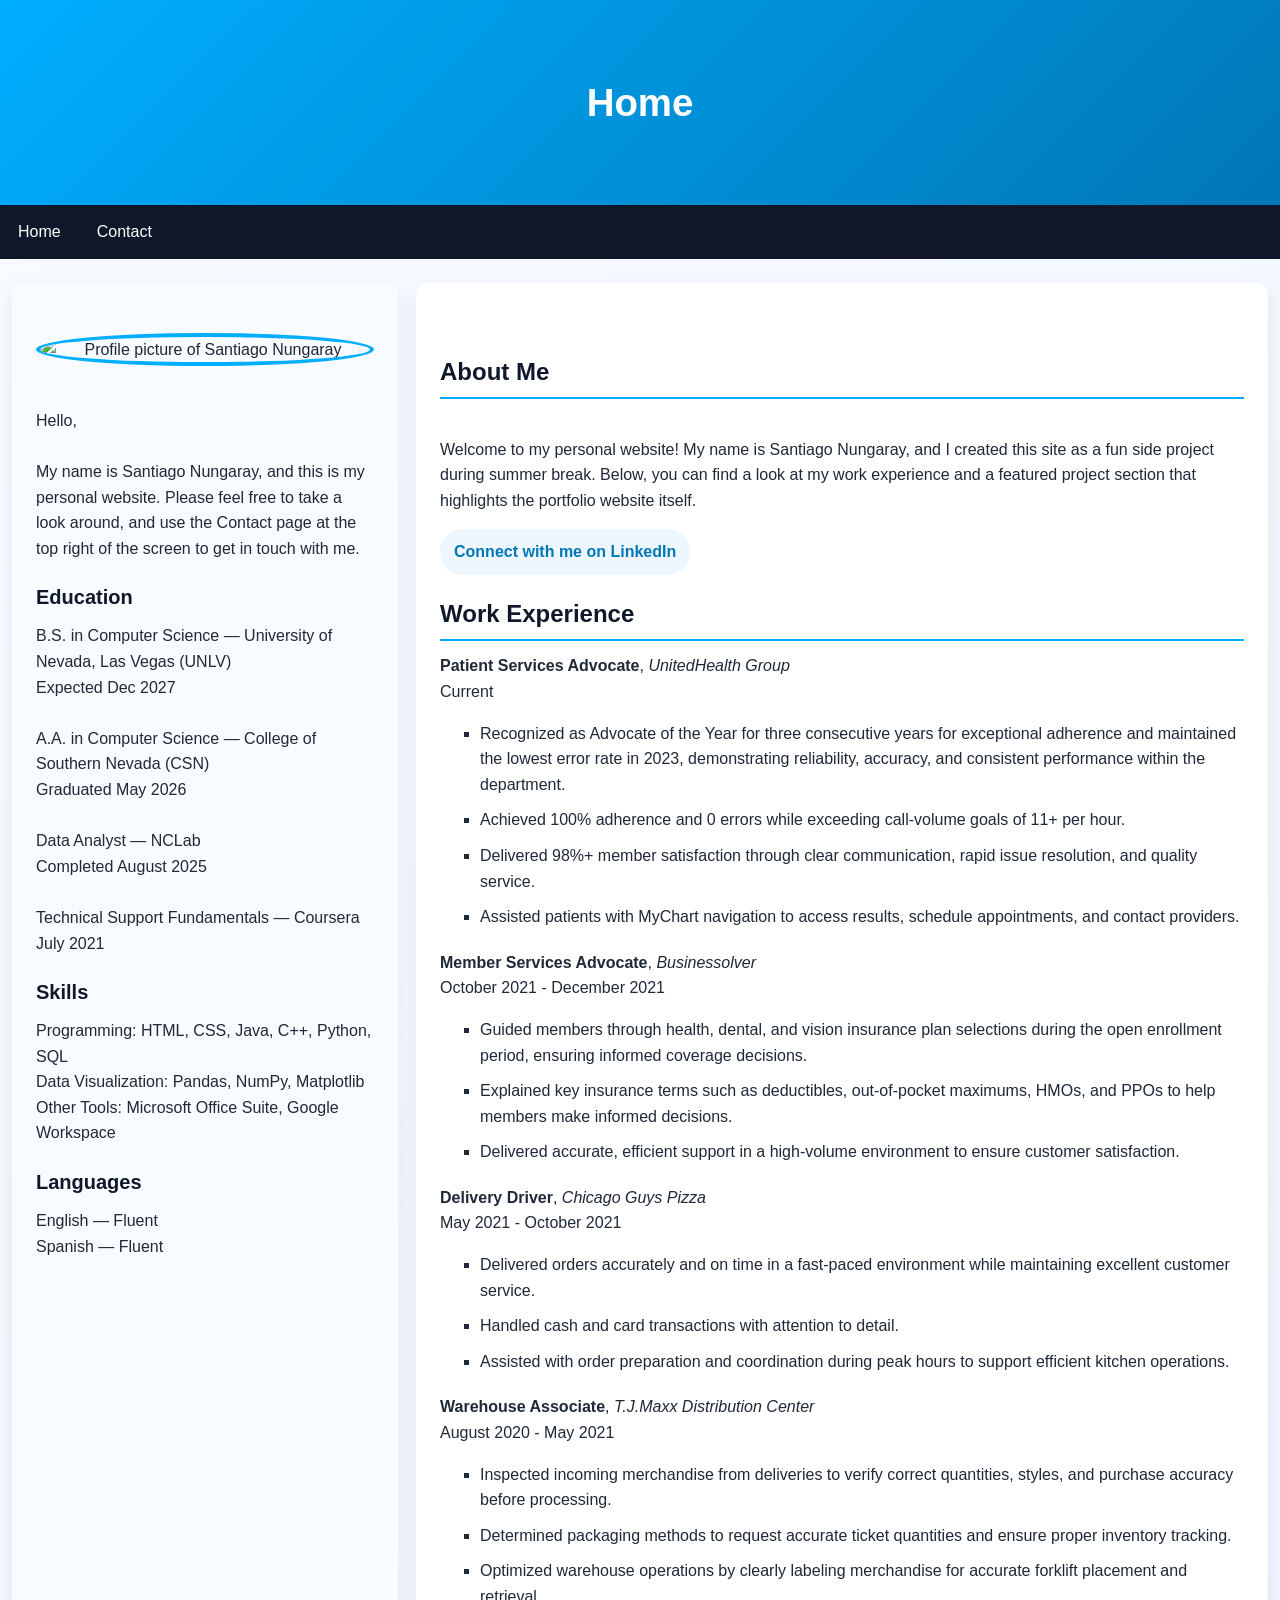
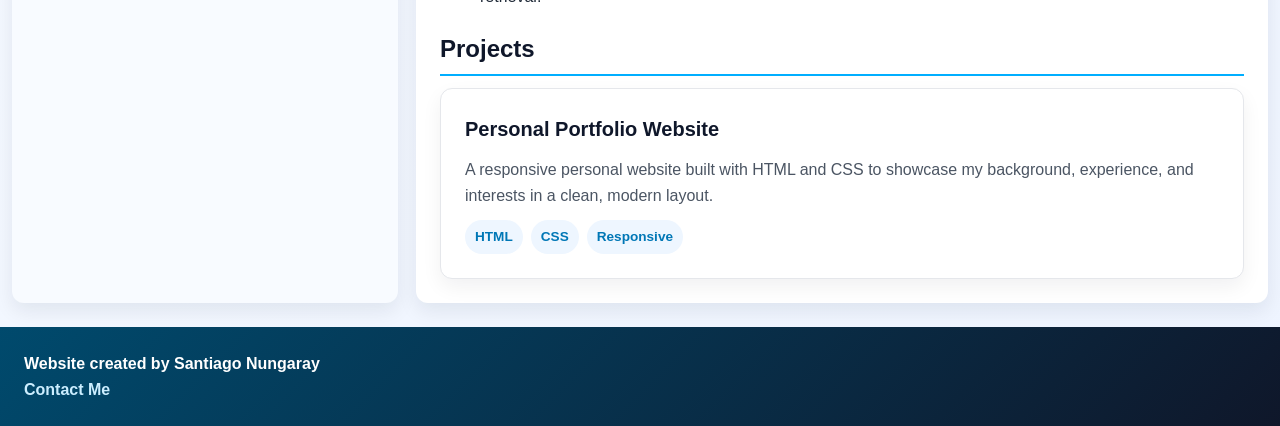
==== index.html @ cc63a937 "Updating the website" ====
<!DOCTYPE html>
<html lang="en-US">
    <!-- Website metadata -->
    <head>
        <!-- Website title -->
        <title>Santiago's Website</title>

        <!-- Author -->
        <meta name="author" content="Santiago Nungaray">

        <!-- Specifies character encoding for the HTML document -->
        <meta charset="UTF-8">

        <!-- User-visible area of the webpage -->
        <meta name="viewport" content="width=device-width, initial-scale=1.0">

        <!-- Keywords -->
        <meta name="keywords" content="Santiago Nungaray, Santiago, Nungaray">

        <!-- Description -->
        <meta name="description" content="Santiago Nungaray's personal website.">

        <!-- CSS Style Sheet -->
        <link rel="stylesheet" href="styles.css">
    </head>

    <!-- Website content -->
    <body>
        <!-- Header -->
        <header>
            <h1>Home</h1>
        </header>

        <!-- Navigation Bar -->
        <nav aria-label="Primary navigation">
            <ul>
                <li><a href="index.html">Home</a></li>
                <li style="float: right;"><a href="contact-page/contact.html">Contact</a></li>
            </ul>
        </nav>

        <!-- Setup a two column webpage-->
        <div class="content-row">
            <!-- Website side column content -->
            <div class="column side">

                <br>
                <!-- Profile picture -->
                <div style="text-align: center;">
                   <img src="Santiago_Nungaray.png" alt="Profile picture of Santiago Nungaray">
                </div>

                <br>

                <!-- Short introduction of myself -->
                <p>
                   Hello,
                   <br><br>
                   My name is Santiago Nungaray, and this is my personal website. Please feel free to take a look around, and use the Contact page at the top right of the screen to get in touch with me.
                </p>

                <!-- Education Header -->
                <div id="column-header">
                   Education
                </div>

                <!-- Education Content -->
                <p>
                   B.S. in Computer Science — University of Nevada, Las Vegas (UNLV)<br>
                   Expected Dec 2027<br><br>
                   A.A. in Computer Science — College of Southern Nevada (CSN)<br>
                   Graduated May 2026<br><br>
                   Data Analyst — NCLab<br>
                   Completed August 2025<br><br>
                   Technical Support Fundamentals — Coursera<br>
                   July 2021
                </p>

                <!-- Skills Header -->
                <div id="column-header">
                   Skills
                </div>

                <!-- Skills Content -->
                <p>
                   Programming: HTML, CSS, Java, C++, Python, SQL<br>
                   Data Visualization: Pandas, NumPy, Matplotlib<br>
                   Other Tools: Microsoft Office Suite, Google Workspace
                </p>

                <!-- Languages Header -->
                <div id="column-header">
                   Languages
                </div>

                <!-- Languages Content -->
                <p>
                   English — Fluent<br>
                   Spanish — Fluent
                </p>
            </div>

            <!-- Website main column content -->
            <main class="column main">
                <br>
                <div id="content-header">
                    About Me
                </div>

                <br>

                <p>
                    Welcome to my personal website! My name is Santiago Nungaray, and I created this site as a fun side project during summer break. Below, you can find a look at my work experience and a featured project section that highlights the portfolio website itself.
                </p>
                <p>
                    <a class="social-link" href="https://www.linkedin.com/in/santiago-n-34b5a9218/?lipi=urn%3Ali%3Apage%3Ad_flagship3_profile_view_base_contact_details%3Bjd3YiznlRIuuWGiN5PehiA%3D%3D" target="_blank" rel="noopener noreferrer">Connect with me on LinkedIn</a>
                </p>

                <div id="content-header">
                    Work Experience
                </div>

                <p><strong>Patient Services Advocate</strong>, <em>UnitedHealth Group</em><br>Current</p>

                <ul class="circle-list">
                    <li>
                        Recognized as Advocate of the Year for three consecutive years for exceptional adherence and maintained the lowest error rate in 2023, demonstrating reliability, accuracy, and consistent performance within the department.
                    </li>
                    <li>
                        Achieved 100% adherence and 0 errors while exceeding call-volume goals of 11+ per hour.
                    </li>
                    <li>
                        Delivered 98%+ member satisfaction through clear communication, rapid issue resolution, and quality service.
                    </li>
                    <li>
                        Assisted patients with MyChart navigation to access results, schedule appointments, and contact providers.
                    </li>
                </ul>

                <p><strong>Member Services Advocate</strong>, <em>Businessolver</em><br>October 2021 - December 2021</p>

                <ul class="circle-list">
                    <li>
                        Guided members through health, dental, and vision insurance plan selections during the open enrollment period, ensuring informed coverage decisions.
                    </li>
                    <li>
                        Explained key insurance terms such as deductibles, out-of-pocket maximums, HMOs, and PPOs to help members make informed decisions.
                    </li>
                    <li>
                        Delivered accurate, efficient support in a high-volume environment to ensure customer satisfaction.
                    </li>
                </ul>

                <p><strong>Delivery Driver</strong>, <em>Chicago Guys Pizza</em><br>May 2021 - October 2021</p>

                <ul class="circle-list">
                    <li>
                        Delivered orders accurately and on time in a fast-paced environment while maintaining excellent customer service.
                    </li>
                    <li>
                        Handled cash and card transactions with attention to detail.
                    </li>
                    <li>
                        Assisted with order preparation and coordination during peak hours to support efficient kitchen operations.
                    </li>
                </ul>

                <p><strong>Warehouse Associate</strong>, <em>T.J.Maxx Distribution Center</em><br>August 2020 - May 2021</p>

                <ul class="circle-list">
                    <li>
                        Inspected incoming merchandise from deliveries to verify correct quantities, styles, and purchase accuracy before processing.
                    </li>
                    <li>
                        Determined packaging methods to request accurate ticket quantities and ensure proper inventory tracking.
                    </li>
                    <li>
                        Optimized warehouse operations by clearly labeling merchandise for accurate forklift placement and retrieval.
                    </li>
                </ul>

                <div id="content-header">
                    Projects
                </div>

                <article class="project-card">
                    <h3>Personal Portfolio Website</h3>
                    <p>
                        A responsive personal website built with HTML and CSS to showcase my background, experience,
                        and interests in a clean, modern layout.
                    </p>
                    <div class="project-tags">
                        <span>HTML</span>
                        <span>CSS</span>
                        <span>Responsive</span>
                    </div>
                </article>
            </main>
        </div>

        <!-- Footer -->
        <footer> 
            Website created by Santiago Nungaray
            <br>
            <a href="contact-page/contact.html">Contact Me</a>
        </footer>

    </body>
</html>
---- styles.css ----
* {
    box-sizing: border-box;
}

body {
    margin: 0;
    font-family: Arial, Helvetica, sans-serif;
    color: #1f2937;
    line-height: 1.6;
    background: linear-gradient(135deg, #f8fbff 0%, #eef4ff 100%);
    padding: 0;
}

a {
    color: #0077b6;
    text-decoration: none;
}

a:hover {
    color: #005a8d;
    text-decoration: underline;
}

nav ul li a,
.project-link,
.contact-button,
.project-card,
.contact-panel {
    transition: transform 0.2s ease, box-shadow 0.2s ease, background-color 0.2s ease, color 0.2s ease;
}

header {
    background: linear-gradient(135deg, #00aeff 0%, #0077b6 100%);
    color: #ffffff;
    padding: 72px 24px;
    text-align: center;
}

header h1 {
    margin: 0;
    font-size: 2.4rem;
    font-weight: 700;
}

nav ul {
    list-style-type: none;
    margin: 0;
    padding: 0;
    overflow: hidden;
    background-color: #0f172a;
    display: flex;
    flex-wrap: wrap;
}

nav ul li a {
    display: block;
    color: #ffffff;
    text-align: center;
    padding: 14px 18px;
    text-decoration: none;
    transition: background-color 0.2s ease, transform 0.2s ease;
}

nav ul li a:hover {
    background-color: #00aeff;
    text-decoration: none;
    transform: translateY(-1px);
}

p {
    margin: 0 0 16px;
}

.content-row {
    display: flex;
    flex-wrap: wrap;
    max-width: 1320px;
    margin: 24px auto 0;
    gap: 18px;
    padding: 0 12px 24px;
}

.column {
    padding: 24px;
    border-radius: 12px;
    box-shadow: 0 8px 20px rgba(15, 23, 42, 0.08);
}

.content-row > .main {
    margin-left: 0;
}

.side {
    background-color: #f8fbff;
    flex: 1 1 300px;
    min-width: 280px;
}

.main {
    background-color: #ffffff;
    flex: 2 1 680px;
}

img {
    display: block;
    max-width: 100%;
    height: auto;
    margin: 0 auto 16px;
    border-radius: 50%;
    border: 4px solid #00aeff;
}

#content-header {
    font-weight: 700;
    font-size: 1.5rem;
    color: #0f172a;
    margin: 20px 0 12px;
    padding-bottom: 6px;
    border-bottom: 2px solid #00aeff;
}

#column-header {
    font-weight: 700;
    font-size: 1.25rem;
    color: #0f172a;
    margin: 20px 0 10px;
}

.circle-list {
    list-style-type: square;
    background-color: transparent;
    overflow: visible;
    margin: 10px 0 20px 20px;
    padding-left: 20px;
}

.circle-list li {
    margin-bottom: 10px;
}

#contact-form {
    text-align: left;
}

.page-shell {
    max-width: 1320px;
    margin: 24px auto 32px;
    padding: 0 12px;
}

.page-intro {
    margin-bottom: 24px;
}

.page-intro h2 {
    margin: 0 0 8px;
    color: #0f172a;
    font-size: 1.8rem;
}

.page-intro p {
    margin: 0;
    color: #4b5563;
    max-width: 760px;
}

.project-grid {
    display: grid;
    grid-template-columns: repeat(auto-fit, minmax(260px, 1fr));
    gap: 20px;
}

.project-card {
    background-color: #ffffff;
    border: 1px solid #e5e7eb;
    border-radius: 12px;
    padding: 24px;
    box-shadow: 0 8px 20px rgba(15, 23, 42, 0.06);
    display: flex;
    flex-direction: column;
    gap: 12px;
}

.project-card:hover {
    transform: translateY(-2px);
    box-shadow: 0 10px 22px rgba(15, 23, 42, 0.12);
}

.project-card h3 {
    margin: 0;
    color: #0f172a;
    font-size: 1.25rem;
}

.project-card p {
    margin: 0;
    color: #4b5563;
}

.project-tags {
    display: flex;
    flex-wrap: wrap;
    gap: 8px;
}

.project-tags span {
    background-color: #eef6ff;
    color: #0077b6;
    padding: 6px 10px;
    border-radius: 999px;
    font-size: 0.85rem;
    font-weight: 600;
}

.project-link {
    display: inline-block;
    width: fit-content;
    margin-top: auto;
    padding: 8px 12px;
    border-radius: 8px;
    background-color: #00aeff;
    color: #ffffff;
    font-weight: 600;
}

.project-link:hover {
    background-color: #0077b6;
    color: #ffffff;
    text-decoration: none;
    transform: translateY(-1px);
}

.contact-button:hover {
    background-color: #0077b6;
    transform: translateY(-1px);
}

.social-link {
    display: inline-block;
    padding: 10px 14px;
    border-radius: 999px;
    background-color: #eef6ff;
    color: #0077b6;
    font-weight: 700;
    text-decoration: none;
}

.social-link:hover {
    background-color: #dceeff;
    color: #005a8d;
    text-decoration: none;
    transform: translateY(-1px);
}

.contact-panel {
    background-color: #ffffff;
    border: 1px solid #e5e7eb;
    border-radius: 12px;
    padding: 24px;
    box-shadow: 0 8px 20px rgba(15, 23, 42, 0.06);
}

.contact-panel:hover {
    transform: translateY(-2px);
    box-shadow: 0 10px 22px rgba(15, 23, 42, 0.12);
}

.form-grid {
    display: grid;
    grid-template-columns: repeat(auto-fit, minmax(220px, 1fr));
    gap: 16px;
    margin-bottom: 16px;
}

.contact-field {
    display: flex;
    flex-direction: column;
    gap: 8px;
    font-weight: 600;
    color: #0f172a;
}

.contact-field input,
.contact-field textarea {
    width: 100%;
    padding: 12px;
    border: 1px solid #cbd5e1;
    border-radius: 8px;
    font: inherit;
    color: #1f2937;
}

.contact-field input:focus,
.contact-field textarea:focus {
    outline: none;
    border-color: #00aeff;
    box-shadow: 0 0 0 3px rgba(0, 174, 255, 0.15);
}

.contact-button {
    margin-top: 8px;
    border: none;
    border-radius: 8px;
    background-color: #00aeff;
    color: #ffffff;
    padding: 12px 16px;
    font-weight: 700;
    cursor: pointer;
}

.contact-button:hover {
    background-color: #0077b6;
}

.contact-button:disabled {
    opacity: 0.7;
    cursor: wait;
}

.form-status {
    margin-top: 12px;
    font-size: 0.95rem;
    color: #4b5563;
}

.form-status.is-error {
    color: #b91c1c;
}

.form-status.is-success {
    color: #047857;
    font-weight: 700;
}

.form-status.is-visible {
    animation: fadeInUp 0.35s ease;
}

.status-pill {
    display: inline-block;
    padding: 8px 12px;
    border-radius: 999px;
    background-color: #eef6ff;
    color: #1d4ed8;
    font-weight: 600;
}

.status-pill.is-success-pill {
    background-color: #ecfdf3;
    color: #047857;
}

.status-pill.is-error-pill {
    background-color: #fef2f2;
    color: #b91c1c;
}

@keyframes fadeInUp {
    from {
        opacity: 0;
        transform: translateY(6px);
    }
    to {
        opacity: 1;
        transform: translateY(0);
    }
}

.contact-row {
    padding: 10px;
    display: flex;
    flex-wrap: wrap;
}

.left {
    background-color: #f1f1f1;
    flex: 1;
}

.right {
    background-color: #ff0000;
    flex: 1;
}

footer {
    background: linear-gradient(135deg, #004a6d 0%, #0f172a 100%);
    color: #ffffff;
    text-align: left;
    padding: 24px;
    font-weight: 600;
}

footer a {
    color: #cceeff;
}

footer a:hover {
    color: #ffffff;
}
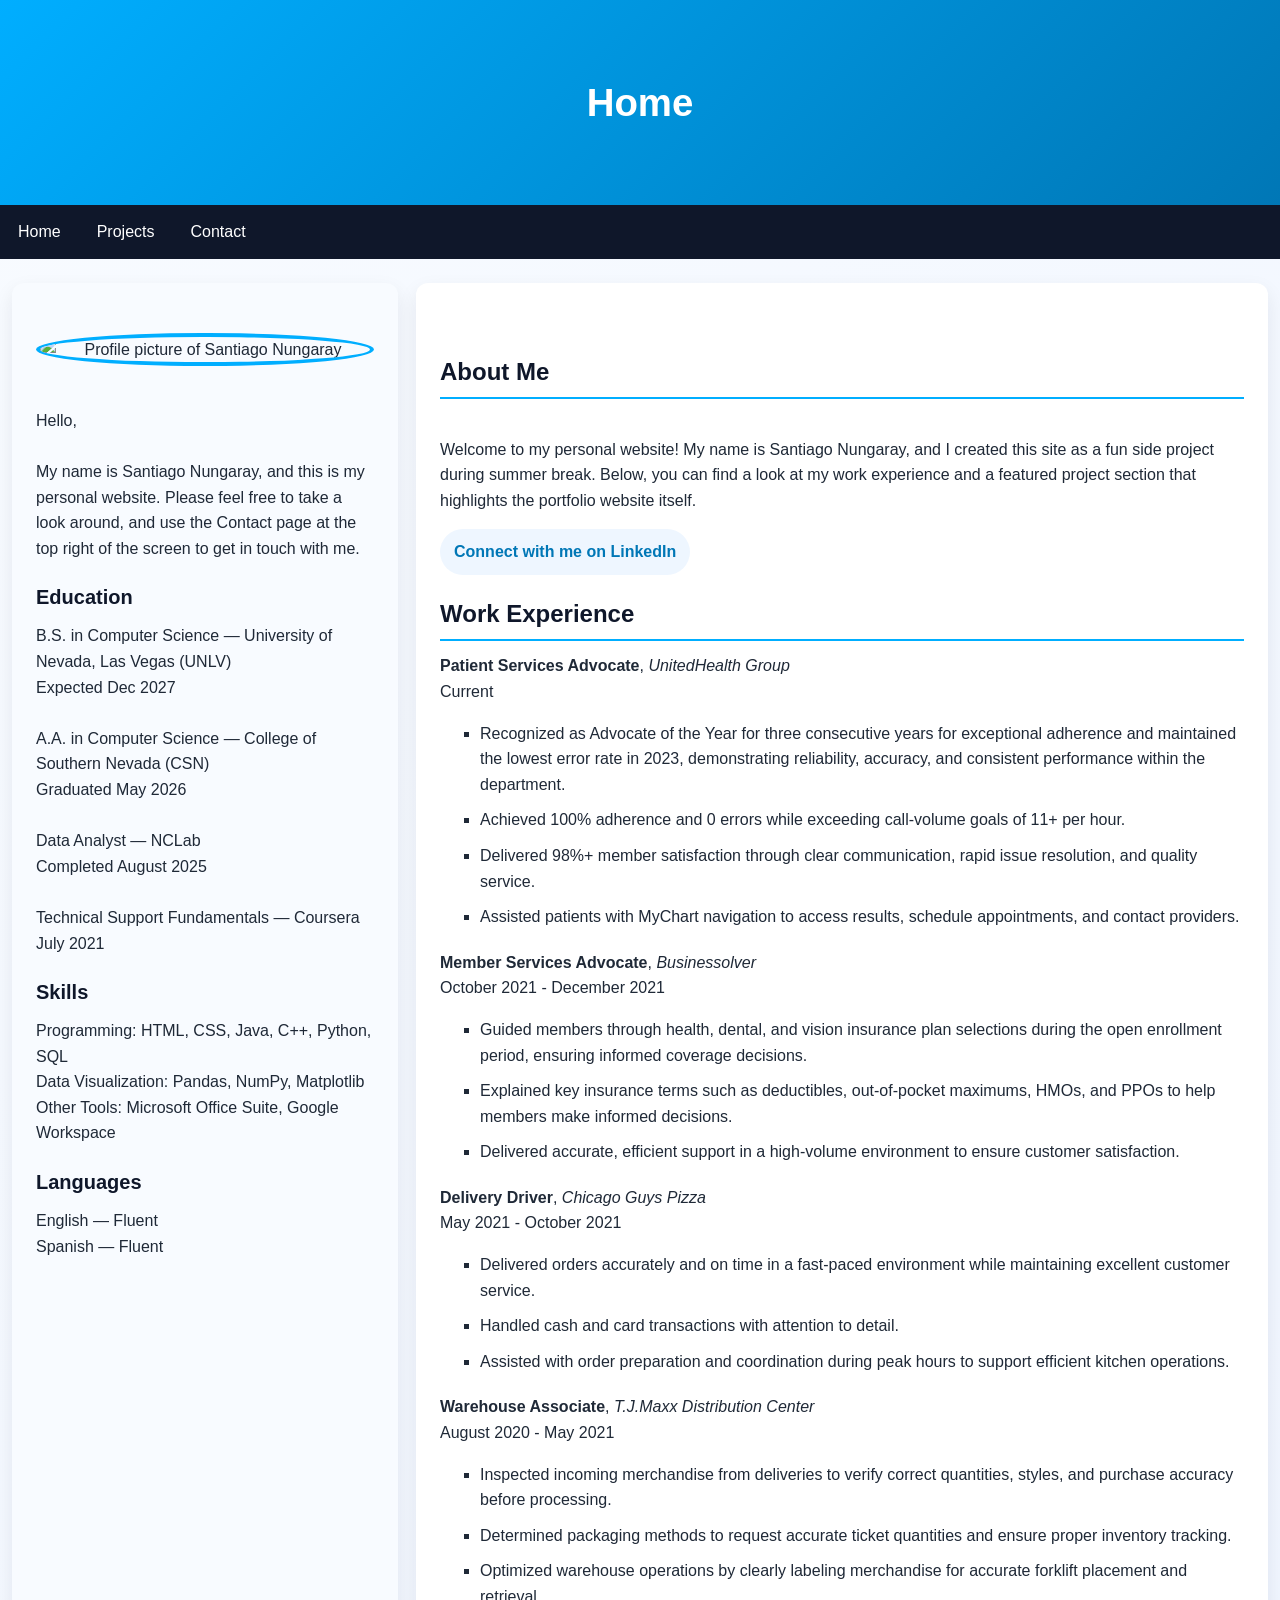
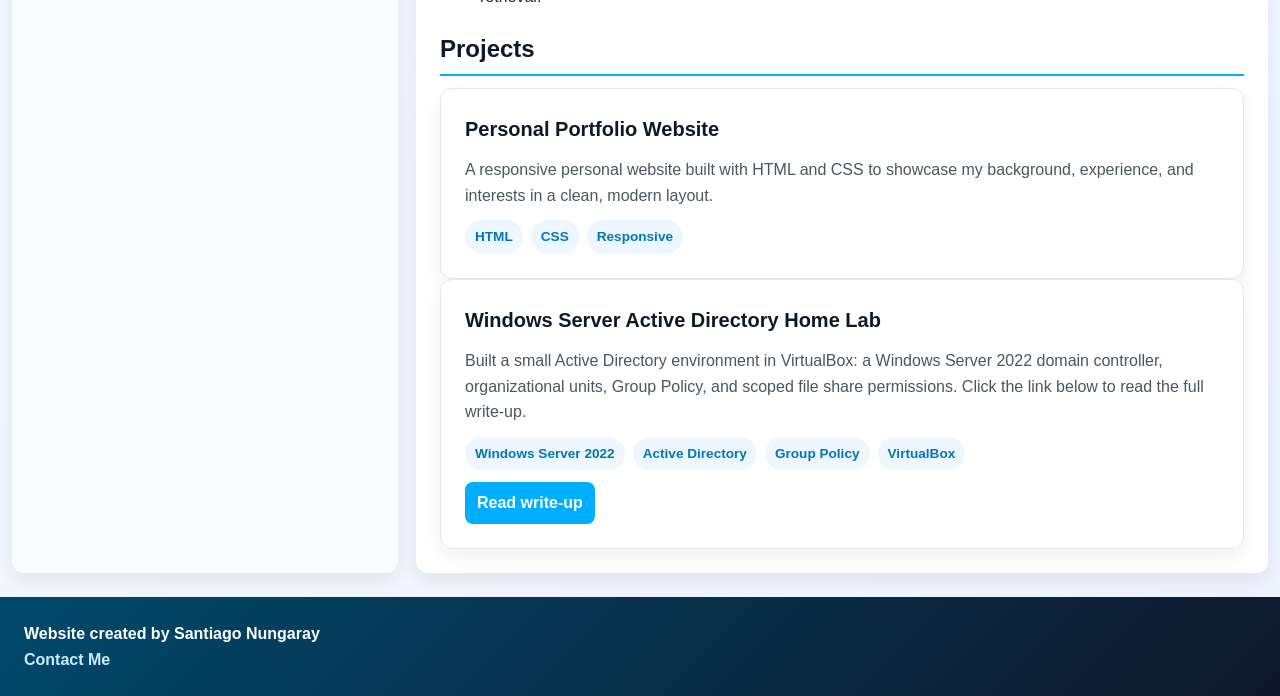
==== commit 921547c7: "Add Windows Server AD lab page, Projects nav link, and fix image/figure layout Add a dedicated proje" ====
--- a/index.html
+++ b/index.html
@@ -35,6 +35,7 @@
         <nav aria-label="Primary navigation">
             <ul>
                 <li><a href="index.html">Home</a></li>
+                <li><a href="projects-page/projects.html">Projects</a></li>
                 <li style="float: right;"><a href="contact-page/contact.html">Contact</a></li>
             </ul>
         </nav>
@@ -195,6 +196,20 @@
                         <span>Responsive</span>
                     </div>
                 </article>
+
+                <article class="project-card">
+                    <h3>Windows Server Active Directory Home Lab</h3>
+                    <p>
+                        Built a small Active Directory environment in VirtualBox: a Windows Server 2022 domain controller, organizational units, Group Policy, and scoped file share permissions. Click the link below to read the full write-up.
+                    </p>
+                    <div class="project-tags">
+                        <span>Windows Server 2022</span>
+                        <span>Active Directory</span>
+                        <span>Group Policy</span>
+                        <span>VirtualBox</span>
+                    </div>
+                    <a class="project-link" href="projects-page/windows-server-ad-lab.html">Read write-up</a>
+                </article>
             </main>
         </div>
 
--- a/styles.css
+++ b/styles.css
@@ -109,6 +109,39 @@
     border-radius: 50%;
     border: 4px solid #00aeff;
 }
+
+/* Project and content pages: don't force content images to be circular avatars.
+   Keep the circular profile image on the home/sidebar (index) intact by
+   scoping this rule to pages that use .page-shell. This prevents the blue
+   circular border from overlapping text in article figures. */
+.page-shell img {
+    border-radius: 8px !important;
+    border: none !important;
+    margin: 0 0 16px;
+}
+
+/* Improve figure layout on content/project pages so images and captions
+   are grouped and readable without affecting site-wide styles. This centers
+   figures, limits image width for readability, and styles captions. */
+.page-shell figure {
+    margin: 12px 0 18px;
+    text-align: center;
+}
+
+.page-shell figure img {
+    display: inline-block;
+    max-width: 85%;
+    height: auto;
+    border-radius: 8px !important;
+}
+
+.page-shell figure figcaption {
+    margin-top: 8px;
+    color: #4b5563;
+    font-size: 0.95rem;
+    line-height: 1.4;
+}
+
 
 #content-header {
     font-weight: 700;
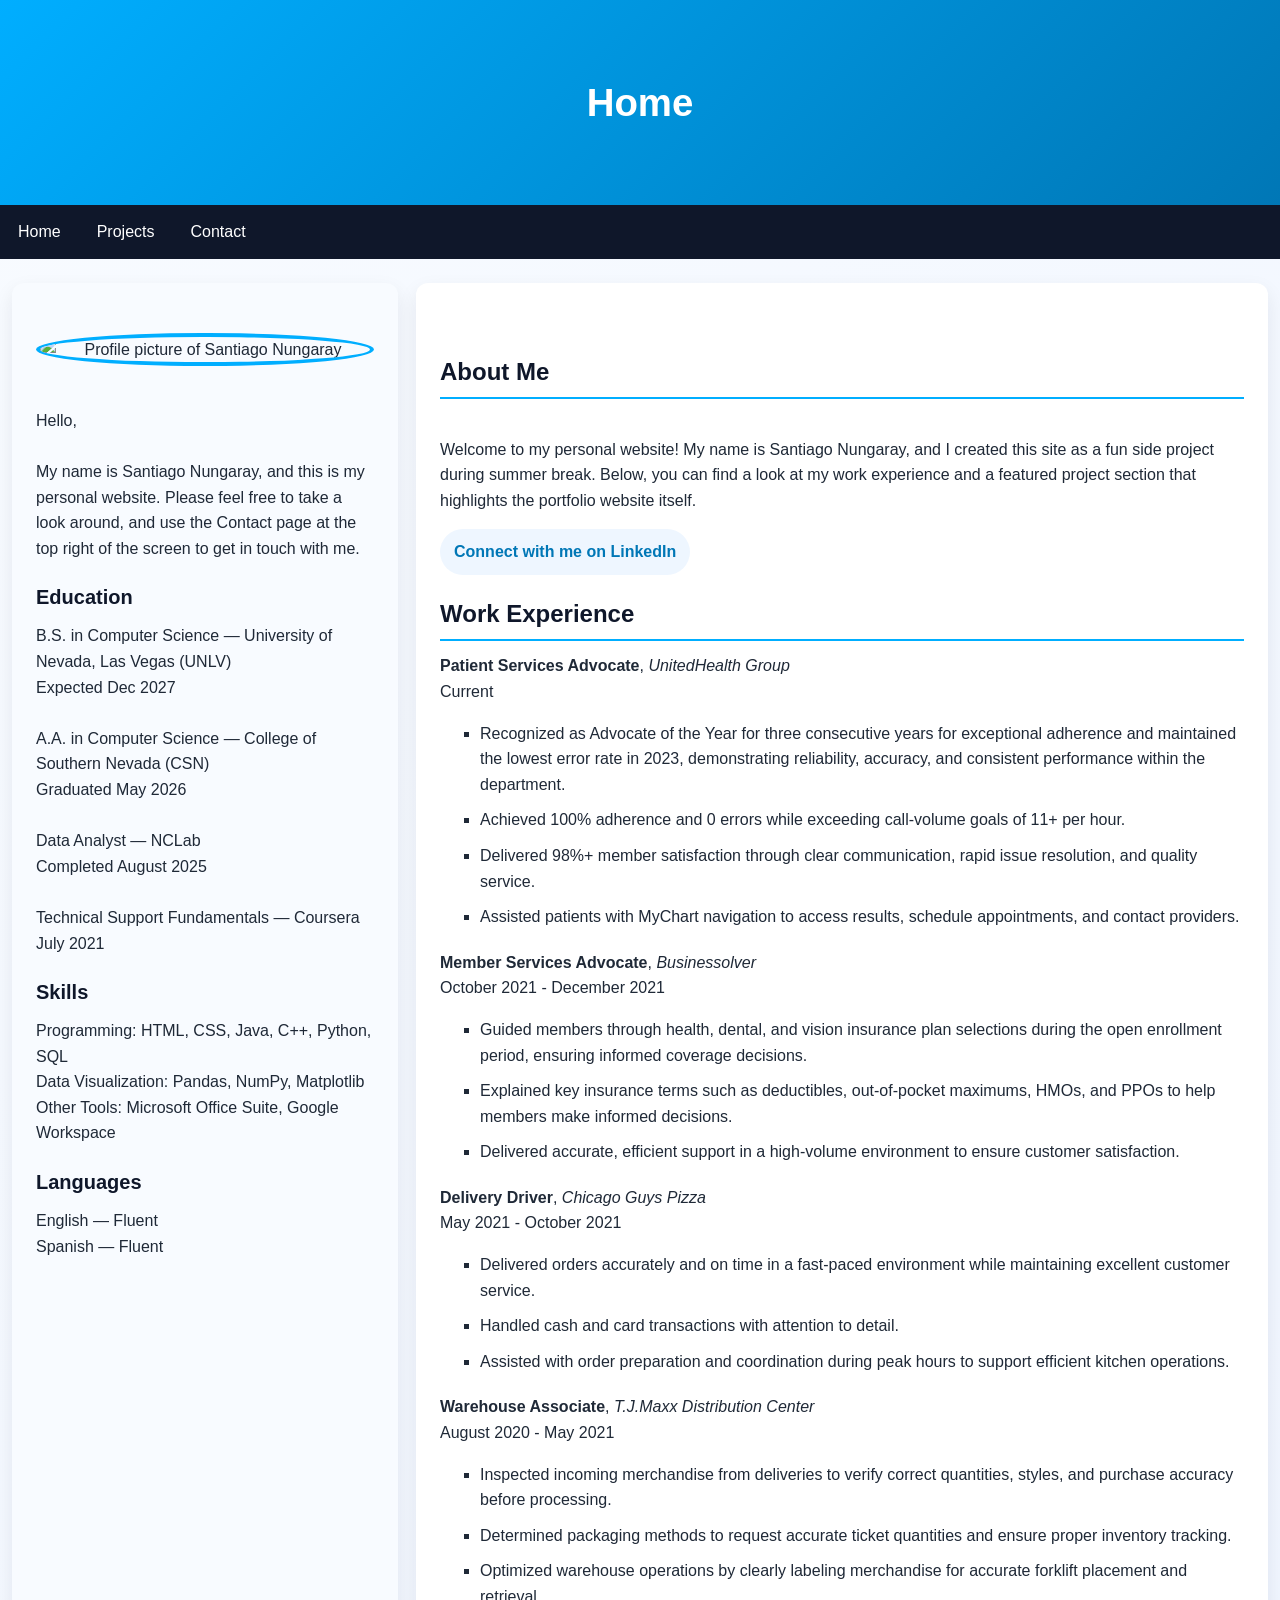
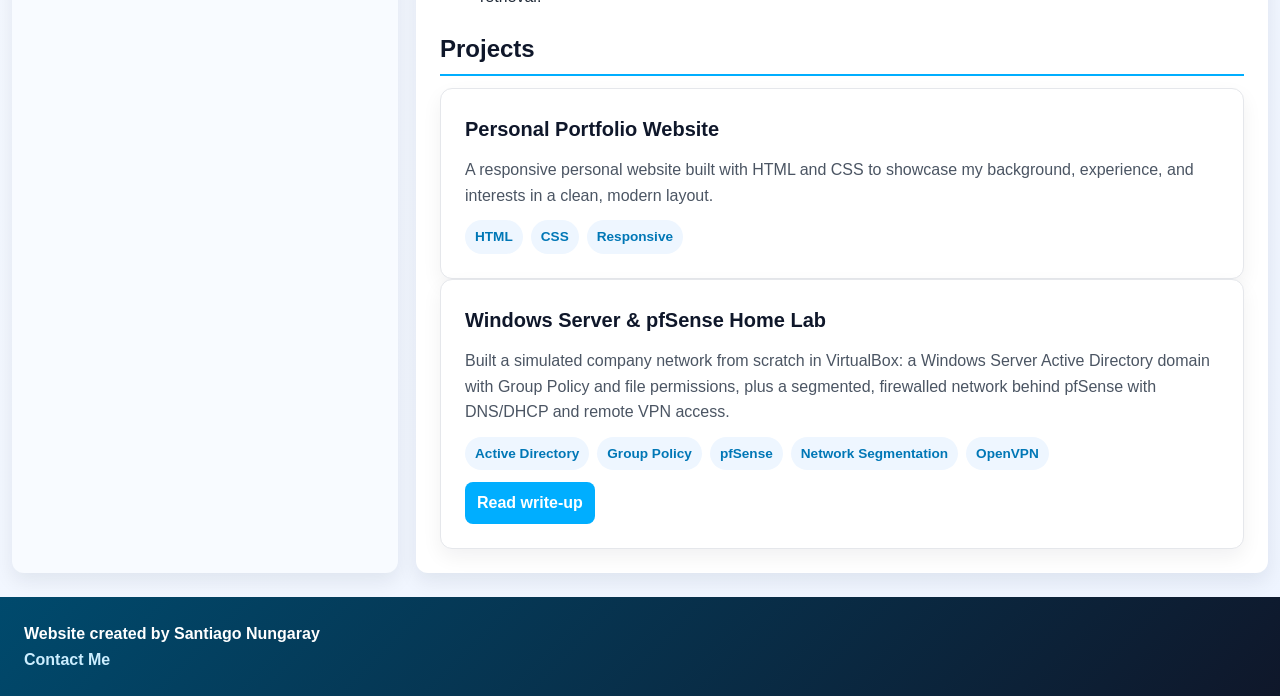
==== commit c3c0b8ef: "Completed Home Lab" ====
--- a/index.html
+++ b/index.html
@@ -198,17 +198,18 @@
                 </article>
 
                 <article class="project-card">
-                    <h3>Windows Server Active Directory Home Lab</h3>
+                    <h3>Windows Server & pfSense Home Lab</h3>
                     <p>
-                        Built a small Active Directory environment in VirtualBox: a Windows Server 2022 domain controller, organizational units, Group Policy, and scoped file share permissions. Click the link below to read the full write-up.
+                        Built a simulated company network from scratch in VirtualBox: a Windows Server Active Directory domain with Group Policy and file permissions, plus a segmented, firewalled network behind pfSense with DNS/DHCP and remote VPN access.
                     </p>
                     <div class="project-tags">
-                        <span>Windows Server 2022</span>
                         <span>Active Directory</span>
                         <span>Group Policy</span>
-                        <span>VirtualBox</span>
+                        <span>pfSense</span>
+                        <span>Network Segmentation</span>
+                        <span>OpenVPN</span>
                     </div>
-                    <a class="project-link" href="projects-page/windows-server-ad-lab.html">Read write-up</a>
+                    <a class="project-link" href="projects-page/home-lab.html">Read write-up</a>
                 </article>
             </main>
         </div>
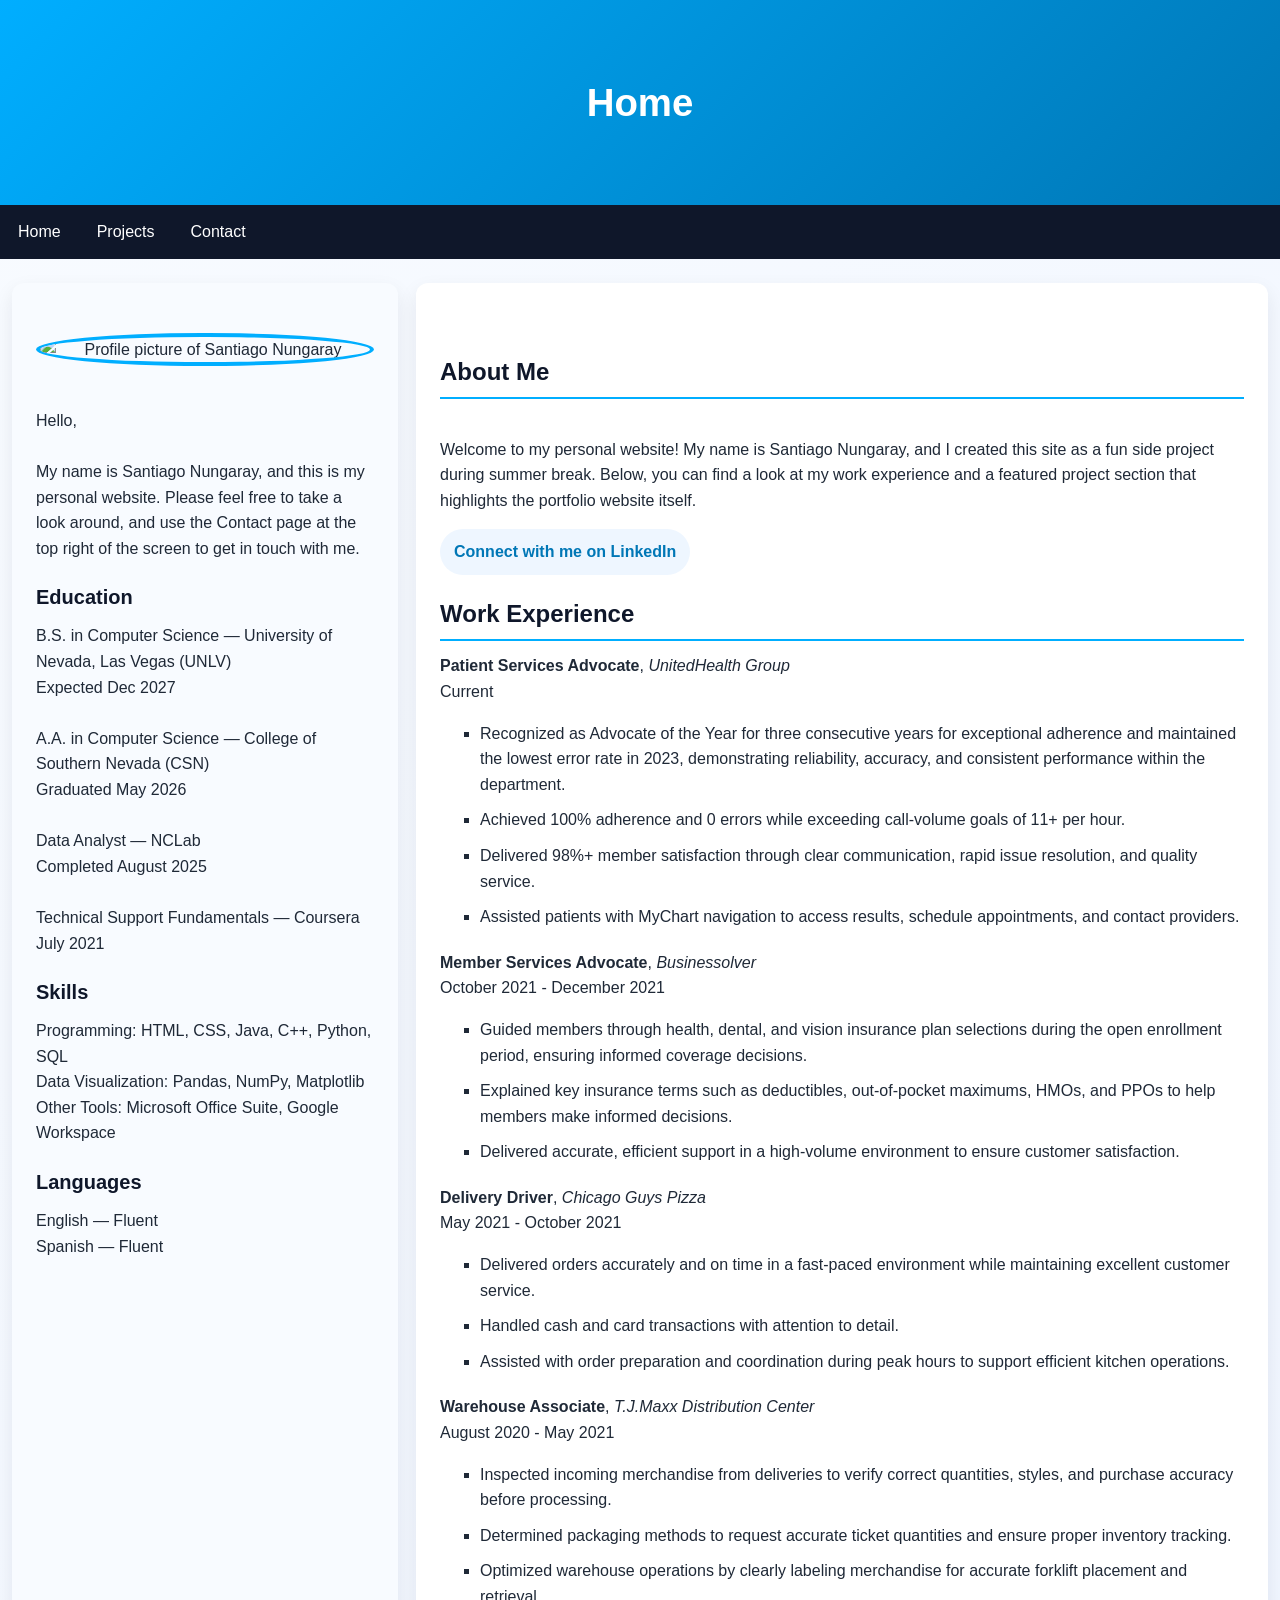
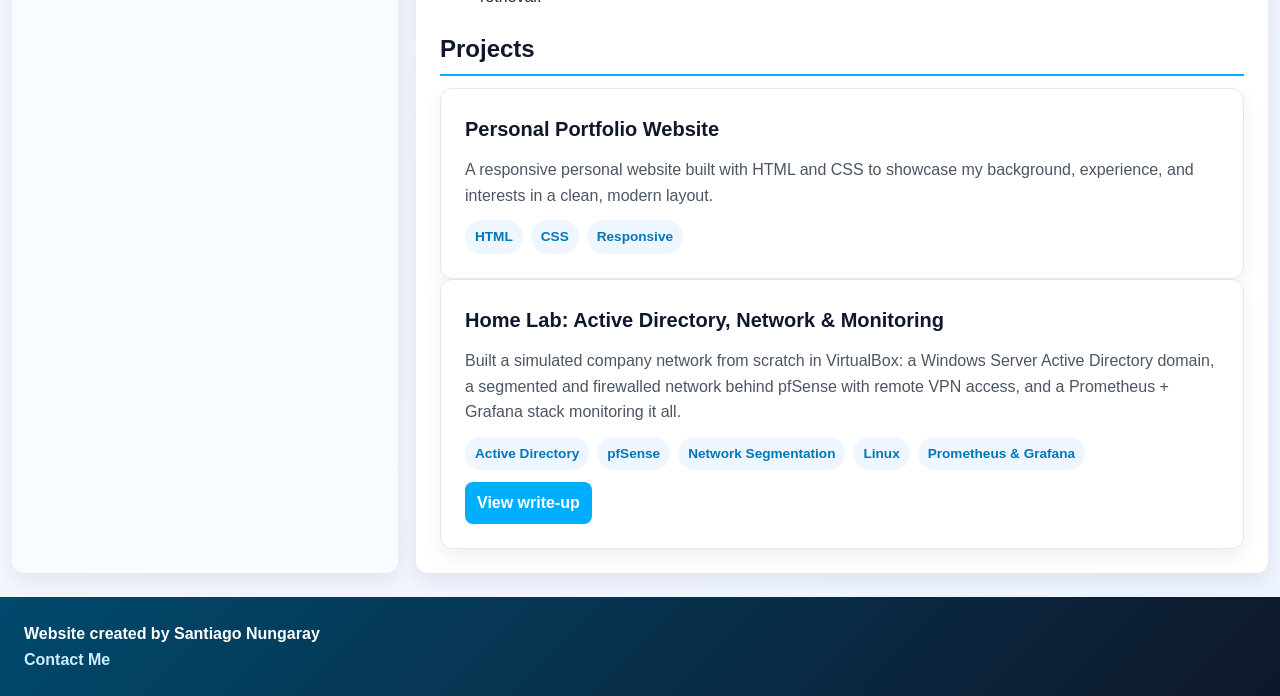
==== commit c82a5394: "updating projects" ====
--- a/index.html
+++ b/index.html
@@ -198,18 +198,18 @@
                 </article>
 
                 <article class="project-card">
-                    <h3>Windows Server & pfSense Home Lab</h3>
+                    <h3>Home Lab: Active Directory, Network & Monitoring</h3>
                     <p>
-                        Built a simulated company network from scratch in VirtualBox: a Windows Server Active Directory domain with Group Policy and file permissions, plus a segmented, firewalled network behind pfSense with DNS/DHCP and remote VPN access.
+                        Built a simulated company network from scratch in VirtualBox: a Windows Server Active Directory domain, a segmented and firewalled network behind pfSense with remote VPN access, and a Prometheus + Grafana stack monitoring it all. 
                     </p>
                     <div class="project-tags">
                         <span>Active Directory</span>
-                        <span>Group Policy</span>
                         <span>pfSense</span>
                         <span>Network Segmentation</span>
-                        <span>OpenVPN</span>
+                        <span>Linux</span>
+                        <span>Prometheus & Grafana</span>
                     </div>
-                    <a class="project-link" href="projects-page/home-lab.html">Read write-up</a>
+                    <a class="project-link" href="projects-page/home-lab.html">View write-up</a>
                 </article>
             </main>
         </div>
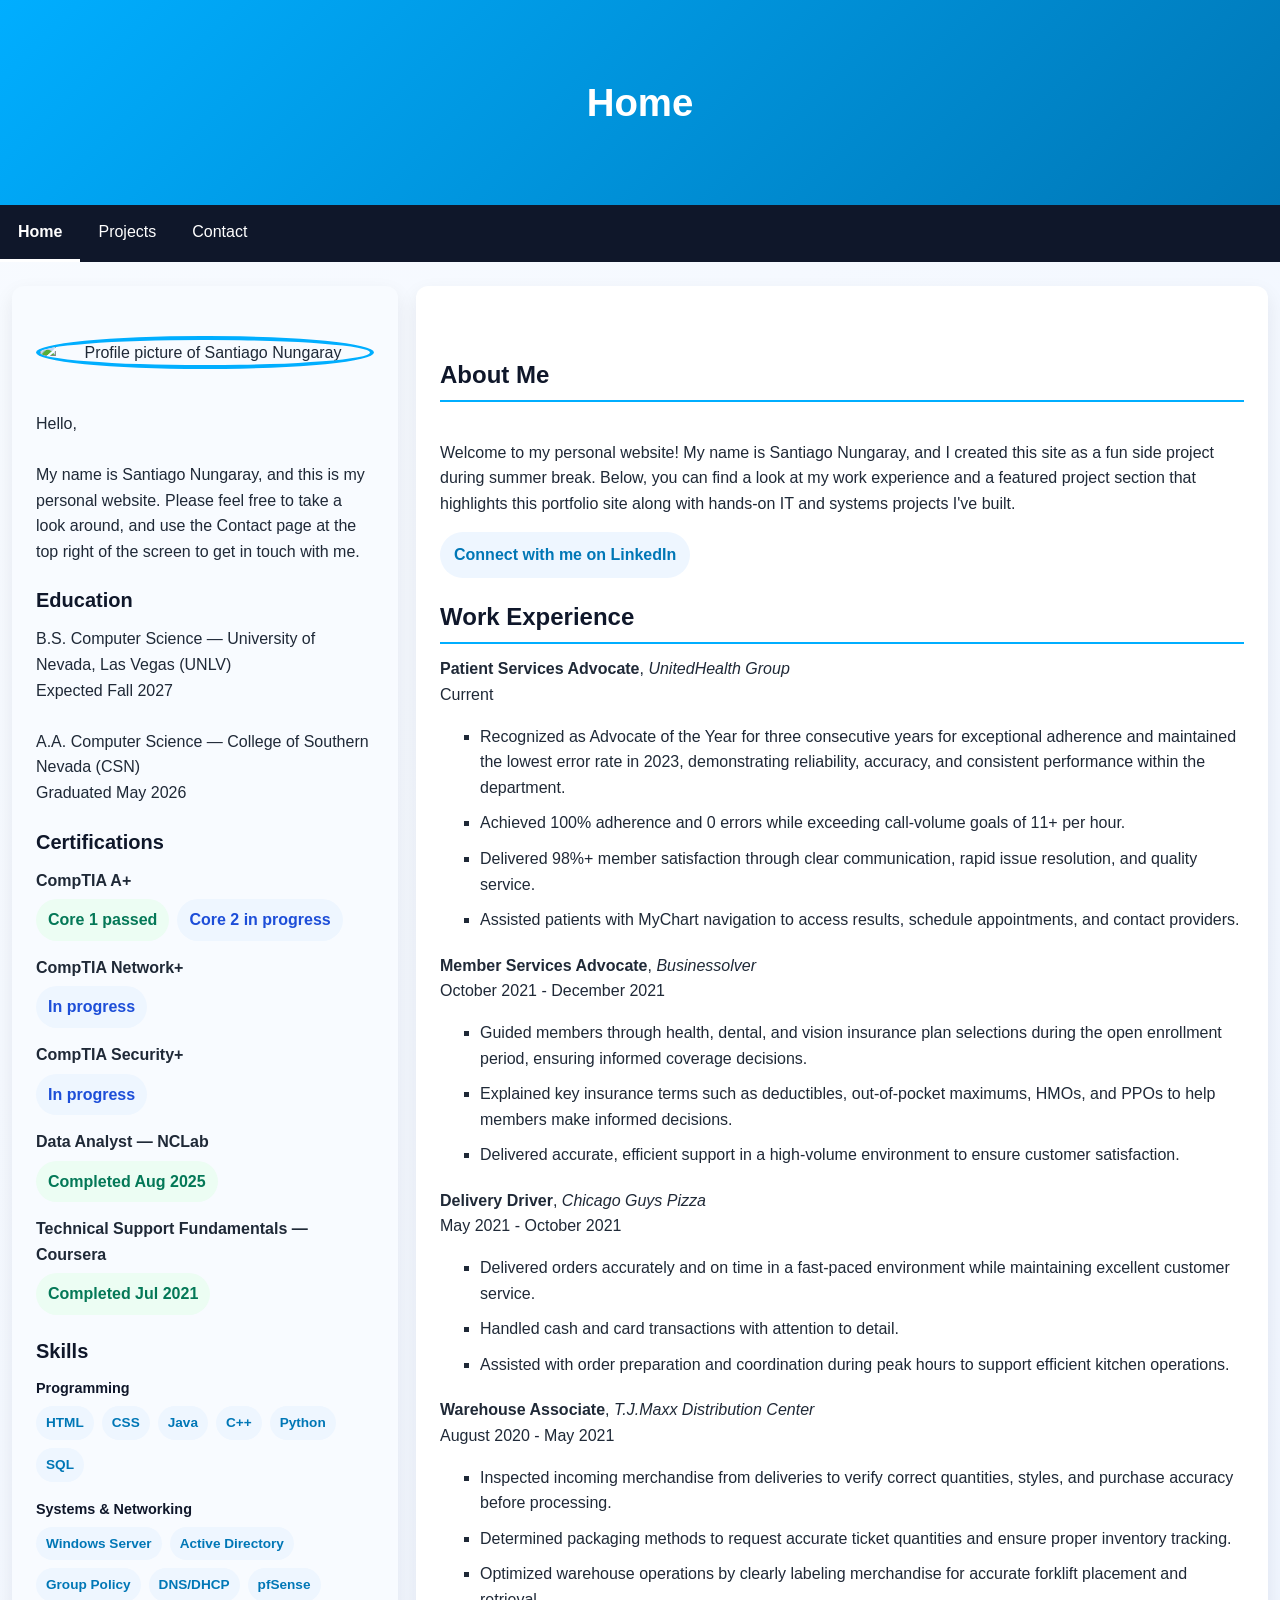
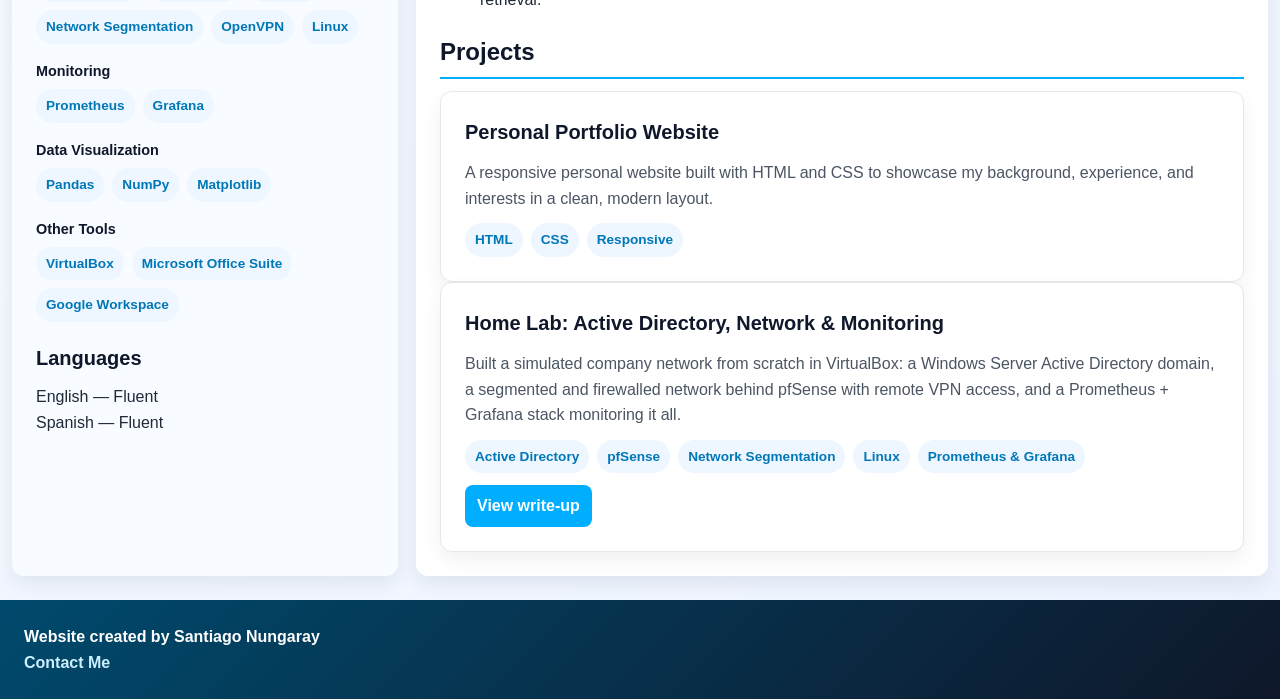
==== commit ee86c4d9: "Update website" ====
--- a/index.html
+++ b/index.html
@@ -33,10 +33,12 @@
 
         <!-- Navigation Bar -->
         <nav aria-label="Primary navigation">
+            <input type="checkbox" id="nav-toggle" class="nav-toggle-checkbox">
+            <label for="nav-toggle" class="nav-toggle-label" aria-label="Toggle navigation menu">&#9776;</label>
             <ul>
-                <li><a href="index.html">Home</a></li>
+                <li><a href="index.html" aria-current="page">Home</a></li>
                 <li><a href="projects-page/projects.html">Projects</a></li>
-                <li style="float: right;"><a href="contact-page/contact.html">Contact</a></li>
+                <li class="nav-right"><a href="contact-page/contact.html">Contact</a></li>
             </ul>
         </nav>
 
@@ -67,15 +69,49 @@
 
                 <!-- Education Content -->
                 <p>
-                   B.S. in Computer Science — University of Nevada, Las Vegas (UNLV)<br>
-                   Expected Dec 2027<br><br>
-                   A.A. in Computer Science — College of Southern Nevada (CSN)<br>
-                   Graduated May 2026<br><br>
-                   Data Analyst — NCLab<br>
-                   Completed August 2025<br><br>
-                   Technical Support Fundamentals — Coursera<br>
-                   July 2021
-                </p>
+                   B.S. Computer Science — University of Nevada, Las Vegas (UNLV)<br>
+                   Expected Fall 2027<br><br>
+                   A.A. Computer Science — College of Southern Nevada (CSN)<br>
+                   Graduated May 2026
+                </p>
+
+                <!-- Certifications Header -->
+                <div id="column-header">
+                   Certifications
+                </div>
+
+                <!-- Certifications Content -->
+                <div class="cert-item">
+                    <span class="cert-name">CompTIA A+</span>
+                    <div class="tag-row">
+                        <span class="status-pill is-success-pill">Core 1 passed</span>
+                        <span class="status-pill">Core 2 in progress</span>
+                    </div>
+                </div>
+                <div class="cert-item">
+                    <span class="cert-name">CompTIA Network+</span>
+                    <div class="tag-row">
+                        <span class="status-pill">In progress</span>
+                    </div>
+                </div>
+                <div class="cert-item">
+                    <span class="cert-name">CompTIA Security+</span>
+                    <div class="tag-row">
+                        <span class="status-pill">In progress</span>
+                    </div>
+                </div>
+                <div class="cert-item">
+                    <span class="cert-name">Data Analyst — NCLab</span>
+                    <div class="tag-row">
+                        <span class="status-pill is-success-pill">Completed Aug 2025</span>
+                    </div>
+                </div>
+                <div class="cert-item">
+                    <span class="cert-name">Technical Support Fundamentals — Coursera</span>
+                    <div class="tag-row">
+                        <span class="status-pill is-success-pill">Completed Jul 2021</span>
+                    </div>
+                </div>
 
                 <!-- Skills Header -->
                 <div id="column-header">
@@ -83,11 +119,53 @@
                 </div>
 
                 <!-- Skills Content -->
-                <p>
-                   Programming: HTML, CSS, Java, C++, Python, SQL<br>
-                   Data Visualization: Pandas, NumPy, Matplotlib<br>
-                   Other Tools: Microsoft Office Suite, Google Workspace
-                </p>
+                <div class="skill-group">
+                    <div class="skill-group-label">Programming</div>
+                    <div class="tag-row">
+                        <span class="skill-pill">HTML</span>
+                        <span class="skill-pill">CSS</span>
+                        <span class="skill-pill">Java</span>
+                        <span class="skill-pill">C++</span>
+                        <span class="skill-pill">Python</span>
+                        <span class="skill-pill">SQL</span>
+                    </div>
+                </div>
+                <div class="skill-group">
+                    <div class="skill-group-label">Systems &amp; Networking</div>
+                    <div class="tag-row">
+                        <span class="skill-pill">Windows Server</span>
+                        <span class="skill-pill">Active Directory</span>
+                        <span class="skill-pill">Group Policy</span>
+                        <span class="skill-pill">DNS/DHCP</span>
+                        <span class="skill-pill">pfSense</span>
+                        <span class="skill-pill">Network Segmentation</span>
+                        <span class="skill-pill">OpenVPN</span>
+                        <span class="skill-pill">Linux</span>
+                    </div>
+                </div>
+                <div class="skill-group">
+                    <div class="skill-group-label">Monitoring</div>
+                    <div class="tag-row">
+                        <span class="skill-pill">Prometheus</span>
+                        <span class="skill-pill">Grafana</span>
+                    </div>
+                </div>
+                <div class="skill-group">
+                    <div class="skill-group-label">Data Visualization</div>
+                    <div class="tag-row">
+                        <span class="skill-pill">Pandas</span>
+                        <span class="skill-pill">NumPy</span>
+                        <span class="skill-pill">Matplotlib</span>
+                    </div>
+                </div>
+                <div class="skill-group">
+                    <div class="skill-group-label">Other Tools</div>
+                    <div class="tag-row">
+                        <span class="skill-pill">VirtualBox</span>
+                        <span class="skill-pill">Microsoft Office Suite</span>
+                        <span class="skill-pill">Google Workspace</span>
+                    </div>
+                </div>
 
                 <!-- Languages Header -->
                 <div id="column-header">
@@ -111,7 +189,7 @@
                 <br>
 
                 <p>
-                    Welcome to my personal website! My name is Santiago Nungaray, and I created this site as a fun side project during summer break. Below, you can find a look at my work experience and a featured project section that highlights the portfolio website itself.
+                    Welcome to my personal website! My name is Santiago Nungaray, and I created this site as a fun side project during summer break. Below, you can find a look at my work experience and a featured project section that highlights this portfolio site along with hands-on IT and systems projects I've built.
                 </p>
                 <p>
                     <a class="social-link" href="https://www.linkedin.com/in/santiago-n-34b5a9218/?lipi=urn%3Ali%3Apage%3Ad_flagship3_profile_view_base_contact_details%3Bjd3YiznlRIuuWGiN5PehiA%3D%3D" target="_blank" rel="noopener noreferrer">Connect with me on LinkedIn</a>
--- a/styles.css
+++ b/styles.css
@@ -40,6 +40,16 @@
     margin: 0;
     font-size: 2.4rem;
     font-weight: 700;
+}
+
+@media (max-width: 600px) {
+    header {
+        padding: 36px 16px;
+    }
+
+    header h1 {
+        font-size: 1.7rem;
+    }
 }
 
 nav ul {
@@ -65,6 +75,55 @@
     background-color: #00aeff;
     text-decoration: none;
     transform: translateY(-1px);
+}
+
+nav ul li a[aria-current="page"] {
+    font-weight: 700;
+    border-bottom: 3px solid #ffffff;
+}
+
+.nav-right {
+    float: right;
+}
+
+.nav-toggle-checkbox {
+    display: none;
+}
+
+.nav-toggle-label {
+    display: none;
+    color: #ffffff;
+    padding: 14px 18px;
+    cursor: pointer;
+    font-size: 1.4rem;
+    line-height: 1;
+    user-select: none;
+}
+
+@media (max-width: 640px) {
+    nav {
+        position: relative;
+    }
+
+    .nav-toggle-label {
+        display: block;
+    }
+
+    nav ul {
+        display: none;
+        flex-direction: column;
+        width: 100%;
+    }
+
+    nav ul li,
+    nav ul li.nav-right {
+        float: none;
+        width: 100%;
+    }
+
+    .nav-toggle-checkbox:checked ~ ul {
+        display: flex;
+    }
 }
 
 p {
@@ -245,6 +304,50 @@
     font-weight: 600;
 }
 
+.skill-group {
+    margin-bottom: 16px;
+}
+
+.skill-group:last-child {
+    margin-bottom: 0;
+}
+
+.skill-group-label {
+    font-weight: 700;
+    font-size: 0.9rem;
+    color: #0f172a;
+    margin-bottom: 6px;
+}
+
+.tag-row {
+    display: flex;
+    flex-wrap: wrap;
+    gap: 8px;
+}
+
+.skill-pill {
+    background-color: #eef6ff;
+    color: #0077b6;
+    padding: 6px 10px;
+    border-radius: 999px;
+    font-size: 0.85rem;
+    font-weight: 600;
+}
+
+.cert-item {
+    margin-bottom: 14px;
+}
+
+.cert-item:last-child {
+    margin-bottom: 0;
+}
+
+.cert-name {
+    display: block;
+    font-weight: 600;
+    margin-bottom: 6px;
+}
+
 .project-link {
     display: inline-block;
     width: fit-content;
@@ -399,22 +502,6 @@
     }
 }
 
-.contact-row {
-    padding: 10px;
-    display: flex;
-    flex-wrap: wrap;
-}
-
-.left {
-    background-color: #f1f1f1;
-    flex: 1;
-}
-
-.right {
-    background-color: #ff0000;
-    flex: 1;
-}
-
 footer {
     background: linear-gradient(135deg, #004a6d 0%, #0f172a 100%);
     color: #ffffff;
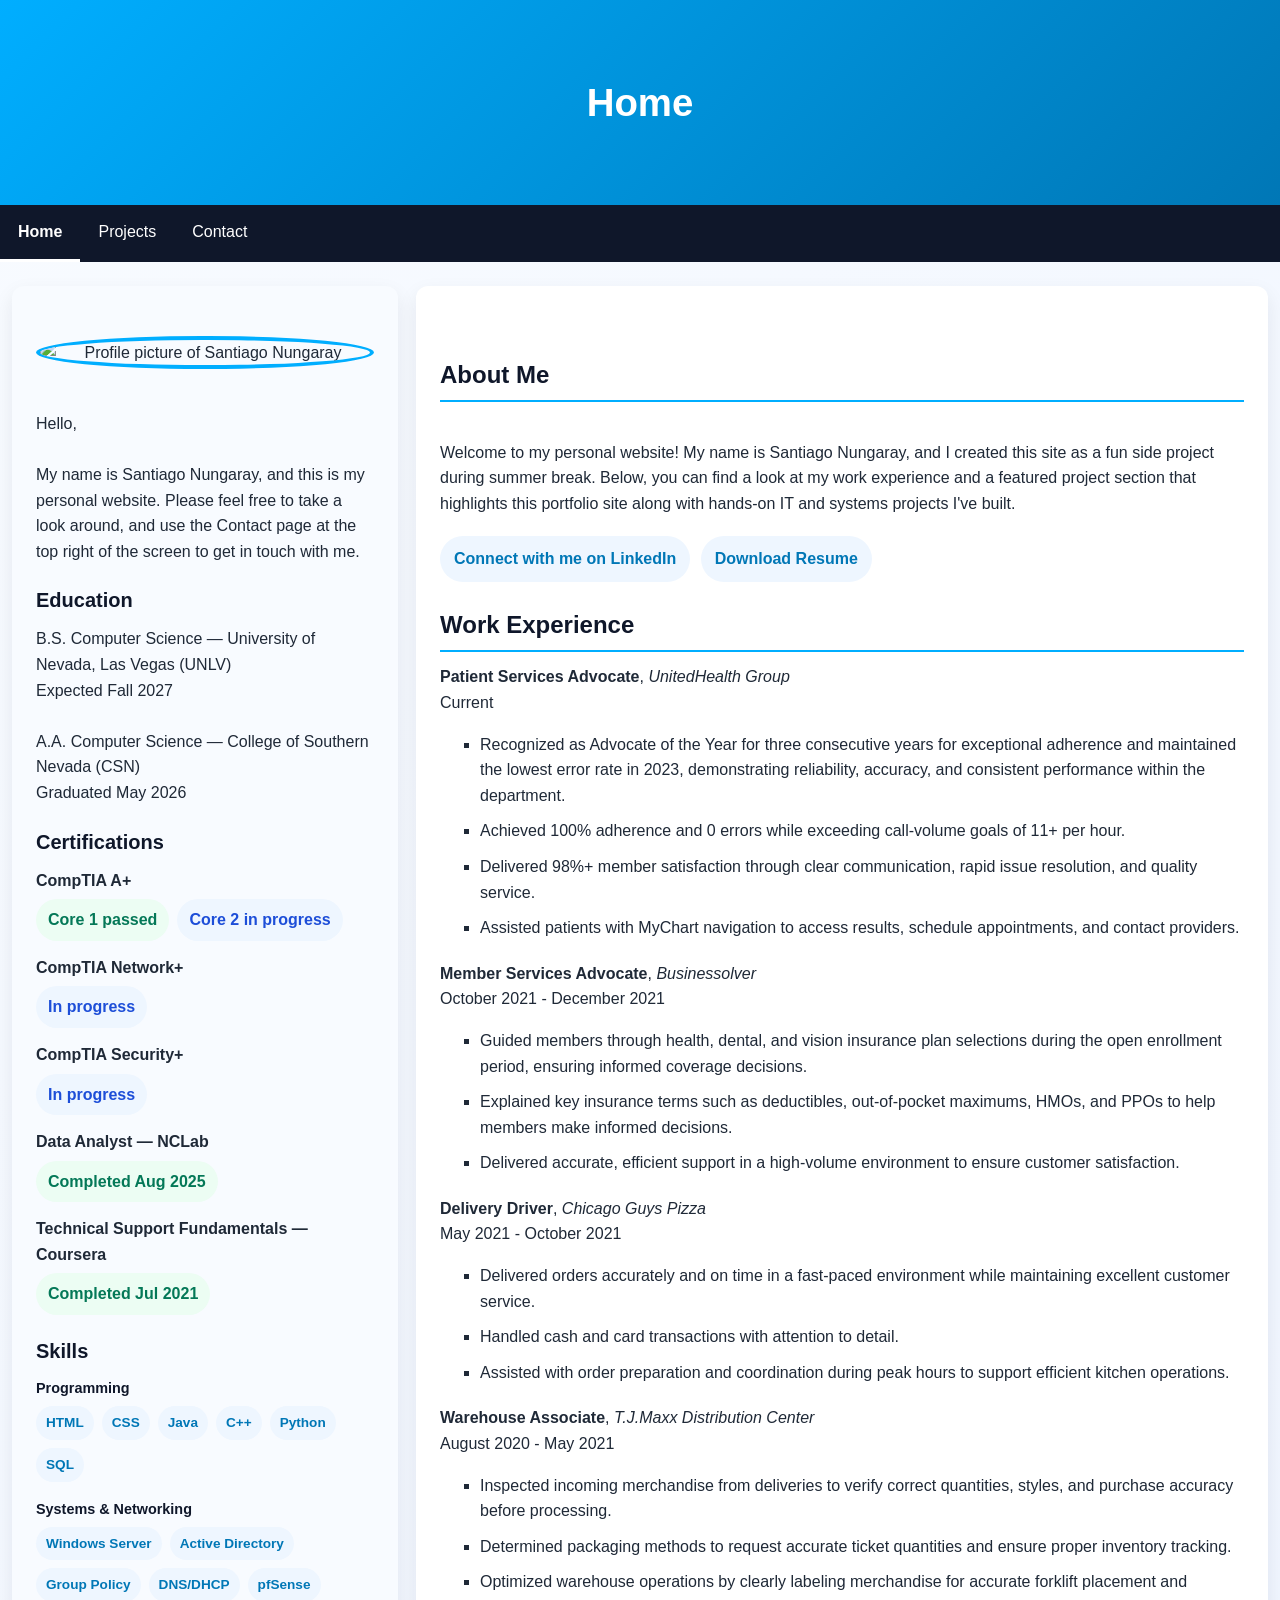
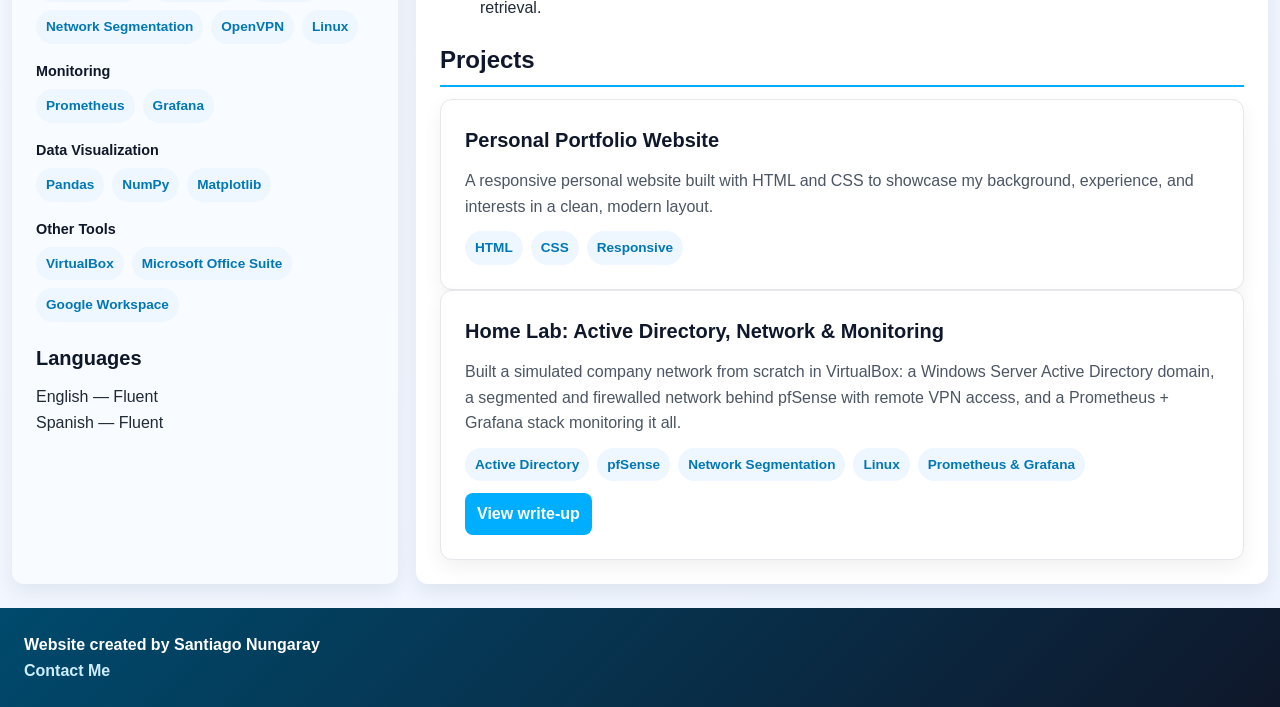
==== commit 5f8c61b2: "Mobile Compatibility" ====
--- a/index.html
+++ b/index.html
@@ -193,6 +193,7 @@
                 </p>
                 <p>
                     <a class="social-link" href="https://www.linkedin.com/in/santiago-n-34b5a9218/?lipi=urn%3Ali%3Apage%3Ad_flagship3_profile_view_base_contact_details%3Bjd3YiznlRIuuWGiN5PehiA%3D%3D" target="_blank" rel="noopener noreferrer">Connect with me on LinkedIn</a>
+                    <a class="social-link" href="Network_Nungaray_Resume.pdf" target="_blank" rel="noopener noreferrer">Download Resume</a>
                 </p>
 
                 <div id="content-header">
--- a/styles.css
+++ b/styles.css
@@ -50,6 +50,10 @@
     header h1 {
         font-size: 1.7rem;
     }
+}
+
+nav {
+    background-color: #0f172a;
 }
 
 nav ul {
@@ -379,6 +383,7 @@
     color: #0077b6;
     font-weight: 700;
     text-decoration: none;
+    margin: 4px 6px 4px 0;
 }
 
 .social-link:hover {
